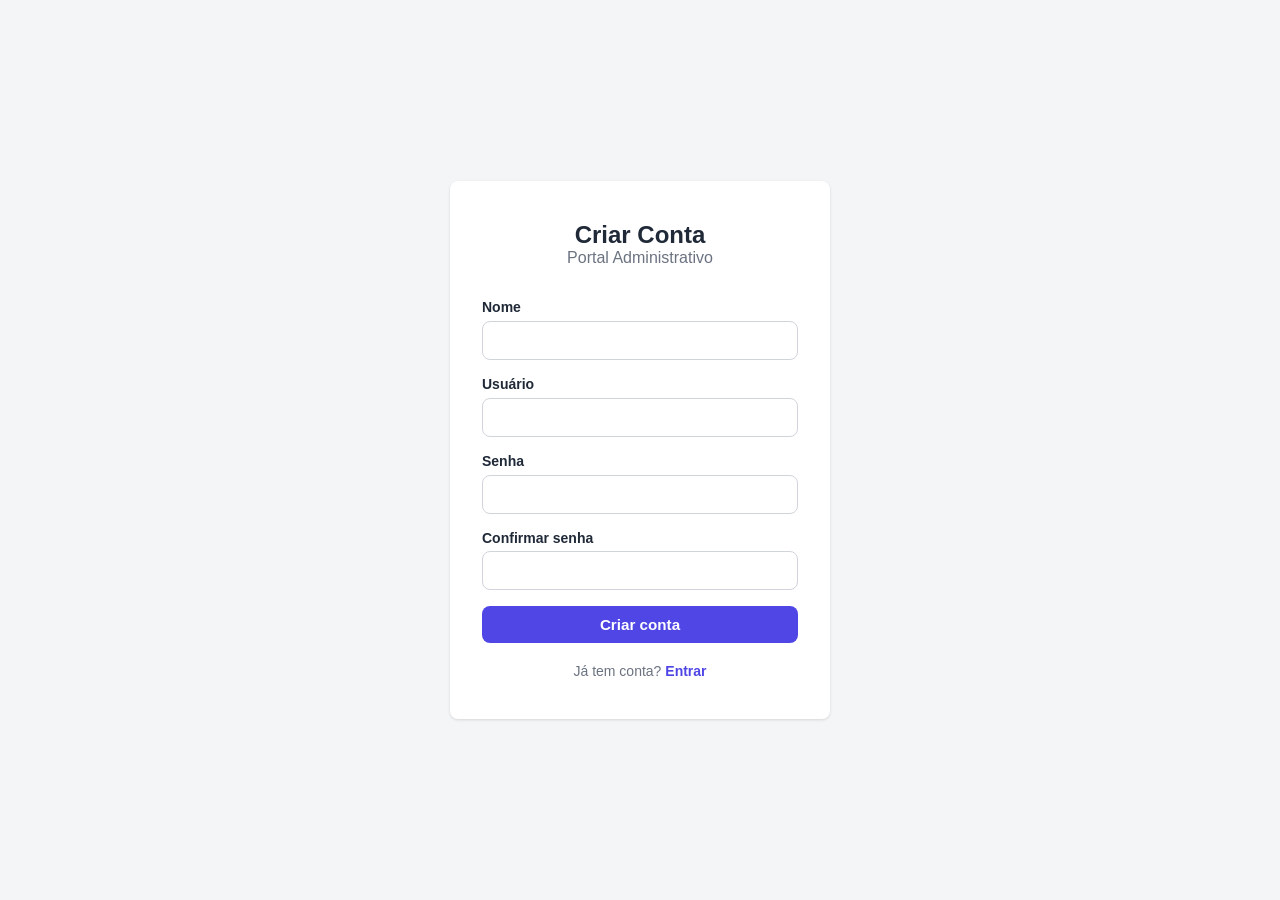
==== src/cadastro.html @ 1380ae97 "feat: add user registration functionality with form validation and API integration" ====
<!DOCTYPE html>
<html lang="pt-BR">
<head>
    <meta charset="UTF-8">
    <meta name="viewport" content="width=device-width, initial-scale=1.0">
    <title>Portal Administrativo - Criar Conta</title>
    <link rel="stylesheet" href="assets/css/estilo.css">
</head>
<body class="pagina-login">
    <main class="caixa-login">
        <h1>Criar Conta</h1>
        <p class="subtitulo">Portal Administrativo</p>

        <form id="form-cadastro" novalidate>
            <div class="campo">
                <label for="nome">Nome</label>
                <input type="text" id="nome" name="nome" autocomplete="name" required>
            </div>

            <div class="campo">
                <label for="usuario">Usuário</label>
                <input type="text" id="usuario" name="usuario" autocomplete="username" required>
            </div>

            <div class="campo">
                <label for="senha">Senha</label>
                <input type="password" id="senha" name="senha" autocomplete="new-password" required>
            </div>

            <div class="campo">
                <label for="confirmar-senha">Confirmar senha</label>
                <input type="password" id="confirmar-senha" name="confirmar-senha" autocomplete="new-password" required>
            </div>

            <p id="erro-cadastro" class="mensagem-erro" hidden></p>

            <button type="submit" id="botao-criar" class="botao botao-primario botao-largo">Criar conta</button>
        </form>

        <p class="texto-suave link-rodape">Já tem conta? <a href="index.html">Entrar</a></p>
    </main>

    <script src="assets/js/cadastro.js"></script>
</body>
</html>
---- src/assets/css/estilo.css ----
:root {
    --cor-fundo: #f4f5f7;
    --cor-superficie: #ffffff;
    --cor-primaria: #4f46e5;
    --cor-primaria-escura: #4338ca;
    --cor-perigo: #dc2626;
    --cor-perigo-escura: #b91c1c;
    --cor-texto: #1f2937;
    --cor-texto-suave: #6b7280;
    --cor-borda: #d1d5db;
    --cor-sucesso: #16a34a;
    --raio: 8px;
    --sombra: 0 1px 3px rgba(0, 0, 0, 0.12);
}

* {
    margin: 0;
    padding: 0;
    box-sizing: border-box;
}

body {
    font-family: "Segoe UI", Roboto, Arial, sans-serif;
    background-color: var(--cor-fundo);
    color: var(--cor-texto);
    min-height: 100vh;
}

h1 {
    font-size: 1.5rem;
}

.campo {
    display: flex;
    flex-direction: column;
    gap: 0.35rem;
    margin-bottom: 1rem;
}

.campo label {
    font-size: 0.875rem;
    font-weight: 600;
}

.campo input,
.campo select {
    padding: 0.6rem 0.75rem;
    border: 1px solid var(--cor-borda);
    border-radius: var(--raio);
    font-size: 1rem;
    background-color: var(--cor-superficie);
    color: var(--cor-texto);
}

.campo input:focus,
.campo select:focus {
    outline: 2px solid var(--cor-primaria);
    outline-offset: 1px;
    border-color: var(--cor-primaria);
}

.campo select:disabled {
    background-color: var(--cor-fundo);
    color: var(--cor-texto-suave);
    cursor: not-allowed;
}

.botao {
    padding: 0.6rem 1.1rem;
    border: none;
    border-radius: var(--raio);
    font-size: 0.95rem;
    font-weight: 600;
    cursor: pointer;
    transition: background-color 0.15s ease;
}

.botao:disabled {
    opacity: 0.6;
    cursor: not-allowed;
}

.botao-primario {
    background-color: var(--cor-primaria);
    color: #ffffff;
}

.botao-primario:hover:not(:disabled) {
    background-color: var(--cor-primaria-escura);
}

.botao-perigo {
    background-color: var(--cor-perigo);
    color: #ffffff;
}

.botao-perigo:hover:not(:disabled) {
    background-color: var(--cor-perigo-escura);
}

.botao-neutro {
    background-color: var(--cor-superficie);
    color: var(--cor-texto);
    border: 1px solid var(--cor-borda);
}

.botao-neutro:hover:not(:disabled) {
    background-color: var(--cor-fundo);
}

.botao-largo {
    width: 100%;
}

.mensagem-erro {
    color: var(--cor-perigo);
    font-size: 0.875rem;
    margin-bottom: 1rem;
}

.pagina-login {
    display: flex;
    align-items: center;
    justify-content: center;
    padding: 1rem;
}

.caixa-login {
    background-color: var(--cor-superficie);
    border-radius: var(--raio);
    box-shadow: var(--sombra);
    padding: 2.5rem 2rem;
    width: 100%;
    max-width: 380px;
    text-align: center;
}

.caixa-login .subtitulo {
    color: var(--cor-texto-suave);
    margin-bottom: 2rem;
}

.caixa-login form {
    text-align: left;
}

.link-rodape {
    margin-top: 1.25rem;
}

.caixa-login a {
    color: var(--cor-primaria);
    font-weight: 600;
    text-decoration: none;
}

.caixa-login a:hover {
    text-decoration: underline;
}

.texto-suave {
    color: var(--cor-texto-suave);
    font-size: 0.875rem;
}

.cabecalho {
    display: flex;
    align-items: center;
    justify-content: space-between;
    background-color: var(--cor-superficie);
    box-shadow: var(--sombra);
    padding: 1rem 2rem;
}

.conteudo {
    max-width: 1100px;
    margin: 2rem auto;
    padding: 0 1rem;
}

.barra-acoes {
    display: flex;
    gap: 1rem;
    justify-content: space-between;
    flex-wrap: wrap;
    margin-bottom: 1.5rem;
}

.barra-acoes input[type="search"] {
    flex: 1;
    min-width: 220px;
    padding: 0.6rem 0.75rem;
    border: 1px solid var(--cor-borda);
    border-radius: var(--raio);
    font-size: 0.95rem;
}

.barra-acoes input[type="search"]:focus {
    outline: 2px solid var(--cor-primaria);
    outline-offset: 1px;
}

.tabela-container {
    background-color: var(--cor-superficie);
    border-radius: var(--raio);
    box-shadow: var(--sombra);
    overflow-x: auto;
}

.tabela-cartas {
    width: 100%;
    border-collapse: collapse;
}

.tabela-cartas th,
.tabela-cartas td {
    padding: 0.75rem 1rem;
    text-align: left;
    border-bottom: 1px solid var(--cor-borda);
    vertical-align: middle;
}

.tabela-cartas th {
    font-size: 0.8rem;
    text-transform: uppercase;
    letter-spacing: 0.03em;
    color: var(--cor-texto-suave);
}

.tabela-cartas tbody tr:hover {
    background-color: var(--cor-fundo);
}

.miniatura {
    width: 48px;
    height: 64px;
    object-fit: cover;
    border-radius: 4px;
    border: 1px solid var(--cor-borda);
}

.celula-acoes {
    white-space: nowrap;
}

.celula-acoes .botao + .botao {
    margin-left: 0.5rem;
}

.botao-pequeno {
    padding: 0.4rem 0.75rem;
    font-size: 0.85rem;
}

.estado-vazio {
    padding: 2rem;
    text-align: center;
    color: var(--cor-texto-suave);
}

.modal {
    position: fixed;
    inset: 0;
    background-color: rgba(0, 0, 0, 0.5);
    display: flex;
    align-items: center;
    justify-content: center;
    padding: 1rem;
    z-index: 10;
}

.modal[hidden] {
    display: none;
}

.modal-caixa {
    background-color: var(--cor-superficie);
    border-radius: var(--raio);
    padding: 1.5rem;
    width: 100%;
    max-width: 480px;
    max-height: 90vh;
    overflow-y: auto;
}

.modal-caixa h2 {
    font-size: 1.25rem;
    margin-bottom: 1.25rem;
}

.modal-acoes {
    display: flex;
    justify-content: flex-end;
    gap: 0.75rem;
    margin-top: 1.5rem;
}

.previa-imagem {
    margin-top: 0.5rem;
    width: 96px;
    height: 128px;
    object-fit: cover;
    border-radius: 4px;
    border: 1px solid var(--cor-borda);
}

.aviso {
    position: fixed;
    bottom: 1.5rem;
    left: 50%;
    transform: translateX(-50%);
    background-color: var(--cor-sucesso);
    color: #ffffff;
    padding: 0.75rem 1.5rem;
    border-radius: var(--raio);
    box-shadow: var(--sombra);
    font-weight: 600;
    z-index: 20;
}

.aviso[hidden] {
    display: none;
}
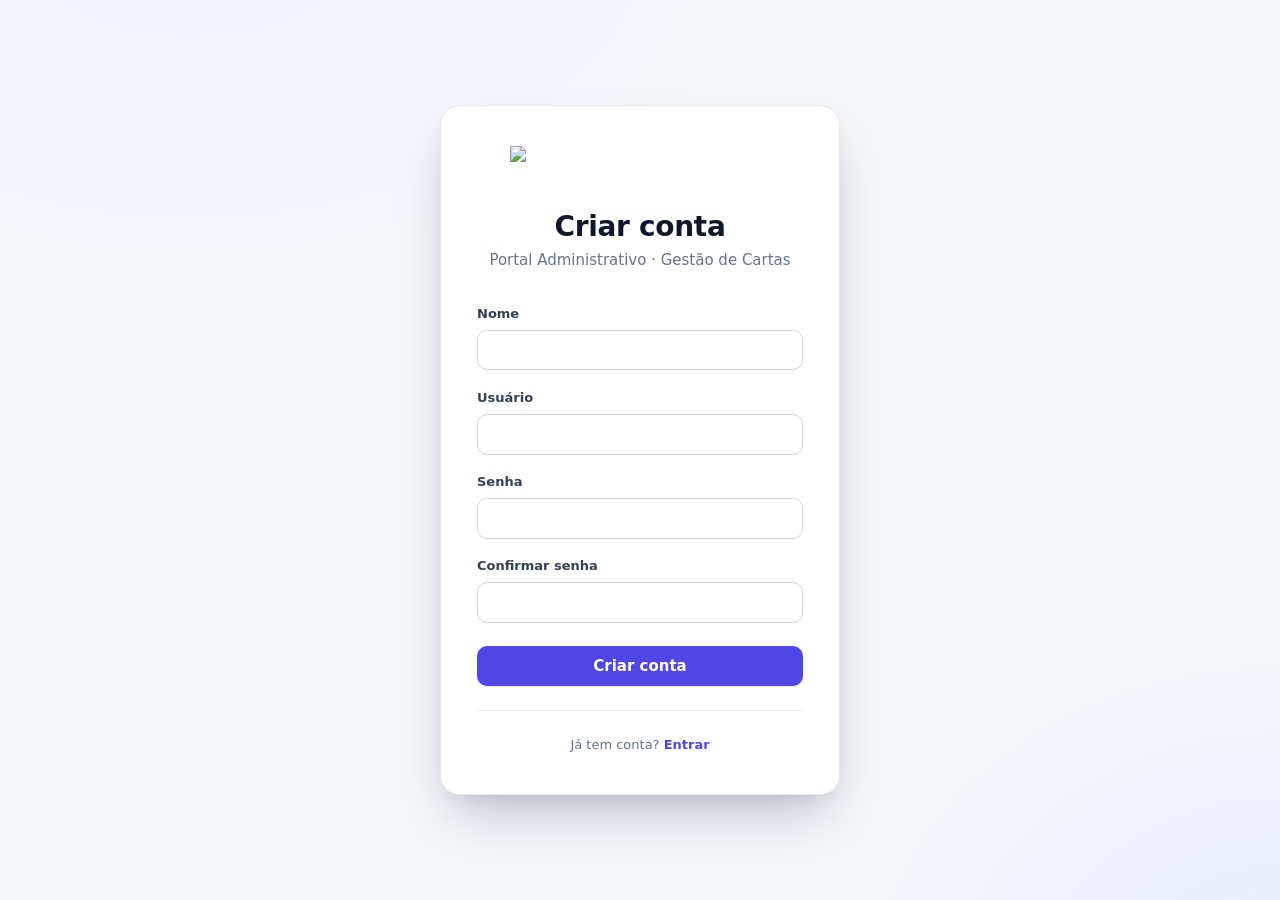
==== commit 32777428: "feat: enhance cartas management interface with loading skeletons and improved error handling" ====
--- a/src/cadastro.html
+++ b/src/cadastro.html
@@ -8,8 +8,13 @@
 </head>
 <body class="pagina-login">
     <main class="caixa-login">
-        <h1>Criar Conta</h1>
-        <p class="subtitulo">Portal Administrativo</p>
+        <span class="marca">
+            <span class="marca-simbolo" aria-hidden="true">
+                <img src="https://www.lmcorp.com.br/arquivos/img/assets/logo_tcg_2_color.png" alt="Logo do Portal Administrativo">
+            </span>
+        </span>
+        <h1>Criar conta</h1>
+        <p class="subtitulo">Portal Administrativo · Gestão de Cartas</p>
 
         <form id="form-cadastro" novalidate>
             <div class="campo">
--- a/src/assets/css/estilo.css
+++ b/src/assets/css/estilo.css
@@ -1,323 +1,853 @@
 :root {
-    --cor-fundo: #f4f5f7;
-    --cor-superficie: #ffffff;
-    --cor-primaria: #4f46e5;
-    --cor-primaria-escura: #4338ca;
-    --cor-perigo: #dc2626;
-    --cor-perigo-escura: #b91c1c;
-    --cor-texto: #1f2937;
-    --cor-texto-suave: #6b7280;
-    --cor-borda: #d1d5db;
-    --cor-sucesso: #16a34a;
-    --raio: 8px;
-    --sombra: 0 1px 3px rgba(0, 0, 0, 0.12);
-}
-
-* {
+    --gray-50:  #f8fafc;
+    --gray-100: #f1f5f9;
+    --gray-200: #e6eaf1;
+    --gray-300: #cdd5e0;
+    --gray-400: #94a3b8;
+    --gray-500: #64748b;
+    --gray-600: #475569;
+    --gray-700: #334155;
+    --gray-800: #1e293b;
+    --gray-900: #0f172a;
+
+    --indigo-50:  #eef2ff;
+    --indigo-100: #e0e7ff;
+    --indigo-200: #c7d2fe;
+    --indigo-500: #6366f1;
+    --indigo-600: #4f46e5;
+    --indigo-700: #4338ca;
+
+    --bg:            #f4f6fa;
+    --surface:       #ffffff;
+    --surface-2:     #f8fafc;
+    --border:        var(--gray-200);
+    --border-forte:  var(--gray-300);
+
+    --texto:         var(--gray-800);
+    --texto-forte:   var(--gray-900);
+    --texto-suave:   var(--gray-500);
+    --placeholder:   var(--gray-500);
+
+    --primaria:        var(--indigo-600);
+    --primaria-escura: var(--indigo-700);
+    --primaria-suave:  var(--indigo-50);
+    --primaria-anel:   rgba(79, 70, 229, 0.28);
+
+    --sucesso:      #16a34a;
+    --sucesso-bg:   #dcfce7;
+    --sucesso-tx:   #15803d;
+    --perigo:       #dc2626;
+    --perigo-escura:#b91c1c;
+    --perigo-bg:    #fee2e2;
+    --perigo-tx:    #b91c1c;
+    --aviso-bg:     #fef3c7;
+    --aviso-tx:     #92400e;
+    --info-bg:      #dbeafe;
+    --info-tx:      #1e40af;
+
+    --r-sm:  6px;
+    --r:     10px;
+    --r-lg:  14px;
+    --r-xl:  20px;
+    --r-full:999px;
+
+    --sombra-sm: 0 1px 2px rgba(15, 23, 42, 0.06), 0 1px 1px rgba(15, 23, 42, 0.04);
+    --sombra:    0 2px 6px -1px rgba(15, 23, 42, 0.08), 0 1px 3px -1px rgba(15, 23, 42, 0.06);
+    --sombra-md: 0 10px 24px -6px rgba(15, 23, 42, 0.12), 0 4px 10px -4px rgba(15, 23, 42, 0.08);
+    --sombra-lg: 0 28px 56px -16px rgba(15, 23, 42, 0.26), 0 10px 24px -12px rgba(15, 23, 42, 0.14);
+    --anel-foco: 0 0 0 3px var(--primaria-anel);
+
+    --fonte: "Segoe UI", system-ui, -apple-system, "Roboto", "Helvetica Neue", Arial, sans-serif;
+    --fs-xs:   0.75rem;
+    --fs-sm:   0.8125rem;
+    --fs-base: 0.9375rem;
+    --fs-md:   1rem;
+    --fs-lg:   1.125rem;
+    --fs-xl:   1.375rem;
+    --fs-2xl:  1.75rem;
+
+    --t-rapido: 120ms cubic-bezier(0.4, 0, 0.2, 1);
+    --t:        180ms cubic-bezier(0.4, 0, 0.2, 1);
+}
+
+/*  Base  */
+*,
+*::before,
+*::after {
     margin: 0;
     padding: 0;
     box-sizing: border-box;
 }
 
+html {
+    -webkit-text-size-adjust: 100%;
+}
+
 body {
-    font-family: "Segoe UI", Roboto, Arial, sans-serif;
-    background-color: var(--cor-fundo);
-    color: var(--cor-texto);
+    font-family: var(--fonte);
+    font-size: var(--fs-base);
+    line-height: 1.5;
+    background-color: var(--bg);
+    color: var(--texto);
     min-height: 100vh;
-}
-
-h1 {
-    font-size: 1.5rem;
-}
-
+    -webkit-font-smoothing: antialiased;
+    text-rendering: optimizeLegibility;
+}
+
+h1, h2, h3 {
+    color: var(--texto-forte);
+    line-height: 1.2;
+    letter-spacing: -0.011em;
+}
+
+h1 { font-size: var(--fs-xl); font-weight: 700; }
+h2 { font-size: var(--fs-lg); font-weight: 700; }
+
+a { color: var(--primaria); }
+
+.visualmente-oculto {
+    position: absolute;
+    width: 1px;
+    height: 1px;
+    padding: 0;
+    margin: -1px;
+    overflow: hidden;
+    clip: rect(0, 0, 0, 0);
+    white-space: nowrap;
+    border: 0;
+}
+
+::selection {
+    background-color: var(--indigo-200);
+    color: var(--gray-900);
+}
+
+:focus-visible {
+    outline: none;
+    box-shadow: var(--anel-foco);
+    border-radius: var(--r-sm);
+}
+
+* {
+    scrollbar-width: thin;
+    scrollbar-color: var(--gray-300) transparent;
+}
+
+*::-webkit-scrollbar { width: 10px; height: 10px; }
+*::-webkit-scrollbar-track { background: transparent; }
+*::-webkit-scrollbar-thumb {
+    background-color: var(--gray-300);
+    border: 2px solid var(--bg);
+    border-radius: var(--r-full);
+}
+*::-webkit-scrollbar-thumb:hover { background-color: var(--gray-400); }
+
+/*  Formulário  */
 .campo {
     display: flex;
     flex-direction: column;
-    gap: 0.35rem;
-    margin-bottom: 1rem;
+    gap: 0.4rem;
+    margin-bottom: 1.1rem;
 }
 
 .campo label {
-    font-size: 0.875rem;
+    font-size: var(--fs-sm);
     font-weight: 600;
+    color: var(--gray-700);
 }
 
 .campo input,
+.campo select,
+.campo textarea {
+    width: 100%;
+    padding: 0.65rem 0.85rem;
+    border: 1px solid var(--border-forte);
+    border-radius: var(--r);
+    font-family: inherit;
+    font-size: var(--fs-base);
+    color: var(--texto);
+    background-color: var(--surface);
+    transition: border-color var(--t), box-shadow var(--t);
+    appearance: none;
+}
+
+.campo input::placeholder { color: var(--placeholder); }
+
 .campo select {
-    padding: 0.6rem 0.75rem;
-    border: 1px solid var(--cor-borda);
-    border-radius: var(--raio);
-    font-size: 1rem;
-    background-color: var(--cor-superficie);
-    color: var(--cor-texto);
+    background-image: url("data:image/svg+xml,%3Csvg xmlns='http://www.w3.org/2000/svg' width='16' height='16' viewBox='0 0 24 24' fill='none' stroke='%2364748b' stroke-width='2.2' stroke-linecap='round' stroke-linejoin='round'%3E%3Cpolyline points='6 9 12 15 18 9'/%3E%3C/svg%3E");
+    background-repeat: no-repeat;
+    background-position: right 0.75rem center;
+    padding-right: 2.4rem;
+    cursor: pointer;
+}
+
+.campo input:hover,
+.campo select:hover {
+    border-color: var(--gray-400);
 }
 
 .campo input:focus,
 .campo select:focus {
-    outline: 2px solid var(--cor-primaria);
-    outline-offset: 1px;
-    border-color: var(--cor-primaria);
+    outline: none;
+    border-color: var(--primaria);
+    box-shadow: var(--anel-foco);
 }
 
 .campo select:disabled {
-    background-color: var(--cor-fundo);
-    color: var(--cor-texto-suave);
+    background-color: var(--surface-2);
+    color: var(--texto-suave);
     cursor: not-allowed;
-}
-
+    border-color: var(--border);
+}
+
+.campo-icone {
+    position: relative;
+    display: flex;
+    align-items: center;
+}
+
+.campo-icone .icone {
+    position: absolute;
+    left: 0.85rem;
+    color: var(--texto-suave);
+    pointer-events: none;
+    display: flex;
+}
+
+.campo-icone input {
+    padding-left: 2.6rem;
+}
+
+/*  Botões  */
 .botao {
-    padding: 0.6rem 1.1rem;
-    border: none;
-    border-radius: var(--raio);
-    font-size: 0.95rem;
+    display: inline-flex;
+    align-items: center;
+    justify-content: center;
+    gap: 0.5rem;
+    padding: 0.6rem 1.05rem;
+    border: 1px solid transparent;
+    border-radius: var(--r);
+    font-family: inherit;
+    font-size: var(--fs-base);
     font-weight: 600;
+    line-height: 1.2;
+    white-space: nowrap;
     cursor: pointer;
-    transition: background-color 0.15s ease;
-}
+    user-select: none;
+    transition: background-color var(--t), border-color var(--t),
+                box-shadow var(--t), transform var(--t-rapido), color var(--t);
+}
+
+.botao:active:not(:disabled) { transform: translateY(1px); }
 
 .botao:disabled {
-    opacity: 0.6;
+    opacity: 0.55;
     cursor: not-allowed;
 }
 
+.botao .icone { flex-shrink: 0; }
+
 .botao-primario {
-    background-color: var(--cor-primaria);
+    background-color: var(--primaria);
     color: #ffffff;
-}
-
+    box-shadow: var(--sombra-sm);
+}
 .botao-primario:hover:not(:disabled) {
-    background-color: var(--cor-primaria-escura);
+    background-color: var(--primaria-escura);
+    box-shadow: var(--sombra-md);
 }
 
 .botao-perigo {
-    background-color: var(--cor-perigo);
+    background-color: var(--perigo);
     color: #ffffff;
-}
-
+    box-shadow: var(--sombra-sm);
+}
 .botao-perigo:hover:not(:disabled) {
-    background-color: var(--cor-perigo-escura);
+    background-color: var(--perigo-escura);
+    box-shadow: var(--sombra-md);
 }
 
 .botao-neutro {
-    background-color: var(--cor-superficie);
-    color: var(--cor-texto);
-    border: 1px solid var(--cor-borda);
-}
-
+    background-color: var(--surface);
+    color: var(--gray-700);
+    border-color: var(--border-forte);
+}
 .botao-neutro:hover:not(:disabled) {
-    background-color: var(--cor-fundo);
-}
-
-.botao-largo {
+    background-color: var(--surface-2);
+    border-color: var(--gray-400);
+    color: var(--texto-forte);
+}
+
+.botao-fantasma {
+    background-color: transparent;
+    color: var(--gray-600);
+    border-color: transparent;
+    padding: 0.5rem 0.85rem;
+}
+.botao-fantasma:hover:not(:disabled) {
+    background-color: var(--gray-100);
+    color: var(--texto-forte);
+}
+
+.botao-excluir:hover:not(:disabled) {
+    background-color: var(--perigo-bg);
+    border-color: transparent;
+    color: var(--perigo-tx);
+}
+
+.botao-largo { width: 100%; }
+
+.botao-pequeno {
+    padding: 0.42rem 0.7rem;
+    font-size: var(--fs-sm);
+    border-radius: var(--r-sm);
+    gap: 0.35rem;
+}
+
+/*  Marca  */
+.marca {
+    display: inline-flex;
+    align-items: center;
+    gap: 0.65rem;
+    font-weight: 700;
+    color: var(--texto-forte);
+    letter-spacing: -0.02em;
+}
+
+.marca-simbolo {
+    display: grid;
+    place-items: center;
+    width: 2.25rem;
+    height: 2.25rem;
+    border-radius: var(--r);
+    background: linear-gradient(140deg, var(--indigo-500), var(--indigo-700));
+    color: #ffffff;
+    box-shadow: var(--sombra-sm), inset 0 1px 0 rgba(255, 255, 255, 0.25);
+    flex-shrink: 0;
+}
+
+.marca-simbolo svg { width: 1.35rem; height: 1.35rem; }
+
+.marca-simbolo:has(img) {
+    width: auto;
+    height: auto;
+    border-radius: 0;
+    background: none;
+    box-shadow: none;
+}
+
+.marca-simbolo img {
+    display: block;
+    height: 2.25rem;
+    width: auto;
+    max-width: 100%;
+    object-fit: contain;
+}
+
+/*  Mensagens  */
+[hidden] {
+    display: none !important;
+}
+.mensagem-erro {
+    display: flex;
+    align-items: flex-start;
+    gap: 0.5rem;
+    padding: 0.7rem 0.85rem;
+    background-color: var(--perigo-bg);
+    color: var(--perigo-tx);
+    border-radius: var(--r);
+    font-size: var(--fs-sm);
+    font-weight: 500;
+    margin-bottom: 1.1rem;
+}
+.mensagem-erro::before {
+    content: "";
+    width: 1.05rem;
+    height: 1.05rem;
+    flex-shrink: 0;
+    margin-top: 0.05rem;
+    background-color: currentColor;
+    -webkit-mask: url("data:image/svg+xml,%3Csvg xmlns='http://www.w3.org/2000/svg' viewBox='0 0 24 24' fill='none' stroke='black' stroke-width='2' stroke-linecap='round' stroke-linejoin='round'%3E%3Ccircle cx='12' cy='12' r='10'/%3E%3Cline x1='12' y1='8' x2='12' y2='12'/%3E%3Cline x1='12' y1='16' x2='12.01' y2='16'/%3E%3C/svg%3E") center / contain no-repeat;
+            mask: url("data:image/svg+xml,%3Csvg xmlns='http://www.w3.org/2000/svg' viewBox='0 0 24 24' fill='none' stroke='black' stroke-width='2' stroke-linecap='round' stroke-linejoin='round'%3E%3Ccircle cx='12' cy='12' r='10'/%3E%3Cline x1='12' y1='8' x2='12' y2='12'/%3E%3Cline x1='12' y1='16' x2='12.01' y2='16'/%3E%3C/svg%3E") center / contain no-repeat;
+}
+
+.texto-suave {
+    color: var(--texto-suave);
+    font-size: var(--fs-sm);
+}
+
+/* Tela de Login */
+.pagina-login {
+    display: flex;
+    align-items: center;
+    justify-content: center;
+    padding: 1.5rem;
+    background:
+        radial-gradient(60rem 40rem at 15% -10%, var(--indigo-50), transparent 60%),
+        radial-gradient(50rem 40rem at 100% 110%, #e7ecff, transparent 55%),
+        var(--bg);
+}
+
+.caixa-login {
+    position: relative;
     width: 100%;
-}
-
-.mensagem-erro {
-    color: var(--cor-perigo);
-    font-size: 0.875rem;
-    margin-bottom: 1rem;
-}
-
-.pagina-login {
-    display: flex;
-    align-items: center;
+    max-width: 400px;
+    background-color: var(--surface);
+    border: 1px solid var(--border);
+    border-radius: var(--r-xl);
+    box-shadow: var(--sombra-lg);
+    padding: 2.5rem 2.25rem;
+    text-align: center;
+}
+
+.caixa-login .marca {
     justify-content: center;
-    padding: 1rem;
-}
-
-.caixa-login {
-    background-color: var(--cor-superficie);
-    border-radius: var(--raio);
-    box-shadow: var(--sombra);
-    padding: 2.5rem 2rem;
-    width: 100%;
-    max-width: 380px;
-    text-align: center;
+    margin-bottom: 1.75rem;
+}
+
+.caixa-login h1 {
+    font-size: var(--fs-2xl);
+    margin-bottom: 0.35rem;
 }
 
 .caixa-login .subtitulo {
-    color: var(--cor-texto-suave);
+    color: var(--texto-suave);
+    font-size: var(--fs-base);
     margin-bottom: 2rem;
 }
 
-.caixa-login form {
-    text-align: left;
-}
+.caixa-login form { text-align: left; }
+
+.caixa-login .botao-largo { margin-top: 0.35rem; }
 
 .link-rodape {
-    margin-top: 1.25rem;
+    margin-top: 1.5rem;
+    padding-top: 1.5rem;
+    border-top: 1px solid var(--border);
 }
 
 .caixa-login a {
-    color: var(--cor-primaria);
+    color: var(--primaria);
     font-weight: 600;
     text-decoration: none;
 }
-
-.caixa-login a:hover {
-    text-decoration: underline;
-}
-
-.texto-suave {
-    color: var(--cor-texto-suave);
-    font-size: 0.875rem;
-}
-
+.caixa-login a:hover { text-decoration: underline; }
+
+/* Tela: Cartas */
 .cabecalho {
+    position: sticky;
+    top: 0;
+    z-index: 30;
     display: flex;
     align-items: center;
     justify-content: space-between;
-    background-color: var(--cor-superficie);
-    box-shadow: var(--sombra);
-    padding: 1rem 2rem;
+    gap: 1rem;
+    background-color: rgba(255, 255, 255, 0.85);
+    backdrop-filter: saturate(1.4) blur(10px);
+    border-bottom: 1px solid var(--border);
+    padding: 0.9rem clamp(1rem, 4vw, 2.5rem);
+}
+
+.cabecalho-titulo h1 {
+    font-size: var(--fs-lg);
+    line-height: 1.15;
+}
+
+.cabecalho-titulo #saudacao {
+    margin-top: 0.1rem;
+}
+
+.cabecalho-usuario {
+    display: flex;
+    align-items: center;
+    gap: 0.75rem;
+}
+
+.avatar {
+    display: grid;
+    place-items: center;
+    width: 2.1rem;
+    height: 2.1rem;
+    border-radius: var(--r-full);
+    background-color: var(--indigo-100);
+    color: var(--indigo-700);
+    font-weight: 700;
+    font-size: var(--fs-sm);
+    flex-shrink: 0;
 }
 
 .conteudo {
-    max-width: 1100px;
-    margin: 2rem auto;
-    padding: 0 1rem;
+    max-width: 1140px;
+    margin: 0 auto;
+    padding: clamp(1.5rem, 4vw, 2.5rem) clamp(1rem, 4vw, 2.5rem) 4rem;
 }
 
 .barra-acoes {
     display: flex;
     gap: 1rem;
     justify-content: space-between;
+    align-items: center;
     flex-wrap: wrap;
     margin-bottom: 1.5rem;
 }
 
+.barra-acoes .campo-icone {
+    flex: 1;
+    min-width: 240px;
+    max-width: 460px;
+}
+
 .barra-acoes input[type="search"] {
-    flex: 1;
-    min-width: 220px;
-    padding: 0.6rem 0.75rem;
-    border: 1px solid var(--cor-borda);
-    border-radius: var(--raio);
-    font-size: 0.95rem;
-}
-
+    width: 100%;
+    padding: 0.65rem 0.85rem 0.65rem 2.6rem;
+    border: 1px solid var(--border-forte);
+    border-radius: var(--r);
+    font-family: inherit;
+    font-size: var(--fs-base);
+    color: var(--texto);
+    background-color: var(--surface);
+    transition: border-color var(--t), box-shadow var(--t);
+}
+.barra-acoes input[type="search"]::placeholder { color: var(--placeholder); }
+.barra-acoes input[type="search"]:hover { border-color: var(--gray-400); }
 .barra-acoes input[type="search"]:focus {
-    outline: 2px solid var(--cor-primaria);
-    outline-offset: 1px;
-}
-
+    outline: none;
+    border-color: var(--primaria);
+    box-shadow: var(--anel-foco);
+}
+.barra-acoes input[type="search"]::-webkit-search-cancel-button { cursor: pointer; }
+
+/* Tabela */
 .tabela-container {
-    background-color: var(--cor-superficie);
-    border-radius: var(--raio);
-    box-shadow: var(--sombra);
-    overflow-x: auto;
-}
+    background-color: var(--surface);
+    border: 1px solid var(--border);
+    border-radius: var(--r-lg);
+    box-shadow: var(--sombra-sm);
+    overflow: hidden;
+}
+
+.tabela-scroll { overflow-x: auto; }
 
 .tabela-cartas {
     width: 100%;
     border-collapse: collapse;
-}
-
-.tabela-cartas th,
-.tabela-cartas td {
+    font-variant-numeric: tabular-nums;
+}
+
+.tabela-cartas thead th {
+    position: sticky;
+    top: 0;
+    background-color: var(--surface-2);
     padding: 0.75rem 1rem;
     text-align: left;
-    border-bottom: 1px solid var(--cor-borda);
+    font-size: var(--fs-xs);
+    font-weight: 700;
+    text-transform: uppercase;
+    letter-spacing: 0.05em;
+    color: var(--texto-suave);
+    border-bottom: 1px solid var(--border);
+    white-space: nowrap;
+}
+
+.tabela-cartas tbody td {
+    padding: 0.7rem 1rem;
+    text-align: left;
+    border-bottom: 1px solid var(--border);
     vertical-align: middle;
-}
-
-.tabela-cartas th {
-    font-size: 0.8rem;
-    text-transform: uppercase;
-    letter-spacing: 0.03em;
-    color: var(--cor-texto-suave);
-}
-
-.tabela-cartas tbody tr:hover {
-    background-color: var(--cor-fundo);
+    color: var(--texto);
+}
+
+.tabela-cartas tbody tr {
+    transition: background-color var(--t-rapido);
+}
+.tabela-cartas tbody tr:last-child td { border-bottom: none; }
+.tabela-cartas tbody tr:hover { background-color: var(--surface-2); }
+
+.tabela-cartas td.celula-nome {
+    font-weight: 600;
+    color: var(--texto-forte);
 }
 
 .miniatura {
-    width: 48px;
-    height: 64px;
+    width: 42px;
+    height: 58px;
     object-fit: cover;
-    border-radius: 4px;
-    border: 1px solid var(--cor-borda);
-}
+    border-radius: var(--r-sm);
+    border: 1px solid var(--border);
+    background-color: var(--surface-2);
+    display: block;
+}
+
+.miniatura-vazia {
+    display: grid;
+    place-items: center;
+    width: 42px;
+    height: 58px;
+    border-radius: var(--r-sm);
+    border: 1px dashed var(--border-forte);
+    background-color: var(--surface-2);
+    color: var(--gray-400);
+}
+.miniatura-vazia svg { width: 1.1rem; height: 1.1rem; }
 
 .celula-acoes {
     white-space: nowrap;
-}
-
-.celula-acoes .botao + .botao {
-    margin-left: 0.5rem;
-}
-
-.botao-pequeno {
-    padding: 0.4rem 0.75rem;
-    font-size: 0.85rem;
-}
-
+    text-align: right;
+}
+.celula-acoes .botao + .botao { margin-left: 0.4rem; }
+
+/* Chips de jogo e badges de raridade */
+.chip {
+    display: inline-flex;
+    align-items: center;
+    gap: 0.4rem;
+    padding: 0.2rem 0.6rem 0.2rem 0.5rem;
+    border-radius: var(--r-full);
+    font-size: var(--fs-xs);
+    font-weight: 600;
+    white-space: nowrap;
+    background-color: var(--gray-100);
+    color: var(--gray-700);
+}
+.chip::before {
+    content: "";
+    width: 0.5rem;
+    height: 0.5rem;
+    border-radius: var(--r-full);
+    background-color: currentColor;
+    flex-shrink: 0;
+}
+.chip-jogo-magic   { background-color: #fdeede; color: #9a5b12; }
+.chip-jogo-pokemon { background-color: #fef6d5; color: #8a6d0b; }
+.chip-jogo-yugioh  { background-color: #ede9fe; color: #6d28d9; }
+
+.badge {
+    display: inline-flex;
+    align-items: center;
+    padding: 0.2rem 0.6rem;
+    border-radius: var(--r-full);
+    font-size: var(--fs-xs);
+    font-weight: 600;
+    white-space: nowrap;
+    background-color: var(--gray-100);
+    color: var(--gray-600);
+    border: 1px solid transparent;
+}
+.badge-comum      { background-color: var(--gray-100);  color: var(--gray-600); }
+.badge-incomum    { background-color: var(--sucesso-bg);color: var(--sucesso-tx); }
+.badge-rara       { background-color: var(--info-bg);   color: var(--info-tx); }
+.badge-ultra-rara { background-color: #ede9fe;          color: #6d28d9; }
+.badge-secreta    { background-color: #fce7f3;          color: #a21caf; }
+.badge-mitica     { background-color: var(--aviso-bg);  color: var(--aviso-tx); }
+
+/* Skeleton de carregamento  */
+.skeleton {
+    display: block;
+    border-radius: var(--r-sm);
+    background: linear-gradient(100deg, var(--gray-100) 30%, var(--gray-200) 50%, var(--gray-100) 70%);
+    background-size: 200% 100%;
+    animation: brilho 1.3s ease-in-out infinite;
+}
+.skeleton-miniatura { width: 42px; height: 58px; border-radius: var(--r-sm); }
+.skeleton-linha { height: 0.8rem; }
+.skeleton-chip { height: 1.3rem; width: 5.5rem; border-radius: var(--r-full); }
+
+@keyframes brilho {
+    0%   { background-position: 200% 0; }
+    100% { background-position: -200% 0; }
+}
+
+/* Estado vazio */
 .estado-vazio {
-    padding: 2rem;
+    display: flex;
+    flex-direction: column;
+    align-items: center;
+    gap: 0.5rem;
+    padding: 3.5rem 2rem;
     text-align: center;
-    color: var(--cor-texto-suave);
-}
-
+    color: var(--texto-suave);
+}
+.estado-vazio[hidden] { display: none; }
+
+.estado-vazio-icone {
+    display: grid;
+    place-items: center;
+    width: 3.5rem;
+    height: 3.5rem;
+    margin-bottom: 0.4rem;
+    border-radius: var(--r-full);
+    background-color: var(--surface-2);
+    color: var(--gray-400);
+}
+.estado-vazio-icone svg { width: 1.6rem; height: 1.6rem; }
+
+#estado-vazio-texto {
+    font-size: var(--fs-md);
+    font-weight: 600;
+    color: var(--gray-700);
+}
+.estado-vazio-dica { font-size: var(--fs-sm); }
+
+/* Modais */
 .modal {
     position: fixed;
     inset: 0;
-    background-color: rgba(0, 0, 0, 0.5);
+    background-color: rgba(15, 23, 42, 0.45);
+    backdrop-filter: blur(3px);
     display: flex;
     align-items: center;
     justify-content: center;
     padding: 1rem;
-    z-index: 10;
-}
-
-.modal[hidden] {
-    display: none;
-}
+    z-index: 50;
+    animation: modal-fundo var(--t) ease both;
+}
+.modal[hidden] { display: none; }
 
 .modal-caixa {
-    background-color: var(--cor-superficie);
-    border-radius: var(--raio);
-    padding: 1.5rem;
+    background-color: var(--surface);
+    border: 1px solid var(--border);
+    border-radius: var(--r-lg);
+    box-shadow: var(--sombra-lg);
+    padding: 1.75rem;
     width: 100%;
-    max-width: 480px;
+    max-width: 500px;
     max-height: 90vh;
     overflow-y: auto;
-}
-
-.modal-caixa h2 {
-    font-size: 1.25rem;
-    margin-bottom: 1.25rem;
+    animation: modal-entrada 220ms cubic-bezier(0.16, 1, 0.3, 1) both;
+}
+
+.modal-caixa h2 { margin-bottom: 1.5rem; }
+
+.modal-caixa > p { color: var(--texto-suave); }
+.modal-caixa #texto-exclusao {
+    color: var(--texto);
+    font-size: var(--fs-md);
+    margin-bottom: 0.35rem;
 }
 
 .modal-acoes {
     display: flex;
     justify-content: flex-end;
-    gap: 0.75rem;
-    margin-top: 1.5rem;
-}
+    gap: 0.6rem;
+    margin-top: 1.75rem;
+}
+
+@keyframes modal-fundo {
+    from { opacity: 0; }
+    to   { opacity: 1; }
+}
+@keyframes modal-entrada {
+    from { opacity: 0; transform: translateY(12px) scale(0.98); }
+    to   { opacity: 1; transform: translateY(0) scale(1); }
+}
+
+/* Área de upload de imagem */
+.dropzone {
+    display: flex;
+    align-items: center;
+    gap: 1rem;
+    padding: 1rem;
+    border: 1.5px dashed var(--border-forte);
+    border-radius: var(--r);
+    background-color: var(--surface-2);
+    cursor: pointer;
+    transition: border-color var(--t), background-color var(--t);
+}
+.dropzone:hover {
+    border-color: var(--primaria);
+    background-color: var(--primaria-suave);
+}
+.dropzone input[type="file"] {
+    position: absolute;
+    width: 1px;
+    height: 1px;
+    padding: 0;
+    margin: -1px;
+    overflow: hidden;
+    clip: rect(0, 0, 0, 0);
+    white-space: nowrap;
+    border: 0;
+}
+.dropzone:focus-within {
+    border-color: var(--primaria);
+    box-shadow: var(--anel-foco);
+}
+
+.dropzone-icone {
+    display: grid;
+    place-items: center;
+    width: 2.5rem;
+    height: 2.5rem;
+    border-radius: var(--r);
+    background-color: var(--indigo-100);
+    color: var(--indigo-600);
+    flex-shrink: 0;
+}
+.dropzone-icone svg { width: 1.25rem; height: 1.25rem; }
+
+.dropzone-texto { font-size: var(--fs-sm); color: var(--texto-suave); }
+.dropzone-texto strong { color: var(--gray-700); display: block; font-size: var(--fs-base); }
 
 .previa-imagem {
-    margin-top: 0.5rem;
-    width: 96px;
-    height: 128px;
+    margin-top: 0.85rem;
+    width: 92px;
+    height: 124px;
     object-fit: cover;
-    border-radius: 4px;
-    border: 1px solid var(--cor-borda);
-}
-
+    border-radius: var(--r-sm);
+    border: 1px solid var(--border);
+    box-shadow: var(--sombra-sm);
+}
+
+/* Aviso (toast) */
 .aviso {
     position: fixed;
-    bottom: 1.5rem;
+    bottom: 1.75rem;
     left: 50%;
+    display: flex;
+    align-items: center;
+    gap: 0.6rem;
     transform: translateX(-50%);
-    background-color: var(--cor-sucesso);
+    background-color: var(--gray-900);
     color: #ffffff;
-    padding: 0.75rem 1.5rem;
-    border-radius: var(--raio);
-    box-shadow: var(--sombra);
+    padding: 0.8rem 1.25rem;
+    border-radius: var(--r);
+    box-shadow: var(--sombra-lg);
+    font-size: var(--fs-base);
     font-weight: 600;
-    z-index: 20;
-}
-
-.aviso[hidden] {
-    display: none;
-}
+    z-index: 80;
+    animation: toast-entrada 260ms cubic-bezier(0.16, 1, 0.3, 1) both;
+}
+.aviso[hidden] { display: none; }
+.aviso::before {
+    content: "";
+    width: 1.1rem;
+    height: 1.1rem;
+    flex-shrink: 0;
+    background-color: #4ade80;
+    -webkit-mask: url("data:image/svg+xml,%3Csvg xmlns='http://www.w3.org/2000/svg' viewBox='0 0 24 24' fill='none' stroke='black' stroke-width='2.5' stroke-linecap='round' stroke-linejoin='round'%3E%3Cpolyline points='20 6 9 17 4 12'/%3E%3C/svg%3E") center / contain no-repeat;
+            mask: url("data:image/svg+xml,%3Csvg xmlns='http://www.w3.org/2000/svg' viewBox='0 0 24 24' fill='none' stroke='black' stroke-width='2.5' stroke-linecap='round' stroke-linejoin='round'%3E%3Cpolyline points='20 6 9 17 4 12'/%3E%3C/svg%3E") center / contain no-repeat;
+}
+
+@keyframes toast-entrada {
+    from { opacity: 0; transform: translate(-50%, 1rem); }
+    to   { opacity: 1; transform: translate(-50%, 0); }
+}
+
+@media (max-width: 640px) {
+    .cabecalho { padding: 0.8rem 1rem; }
+    .cabecalho-usuario .botao-fantasma span { display: none; }
+    .barra-acoes { flex-direction: column; align-items: stretch; }
+    .barra-acoes .campo-icone { max-width: none; }
+    .barra-acoes .botao-primario { width: 100%; }
+    .modal-caixa { padding: 1.35rem; }
+}
+
+@media (prefers-reduced-motion: reduce) {
+    *,
+    *::before,
+    *::after {
+        animation-duration: 0.01ms !important;
+        animation-iteration-count: 1 !important;
+        transition-duration: 0.01ms !important;
+    }
+}
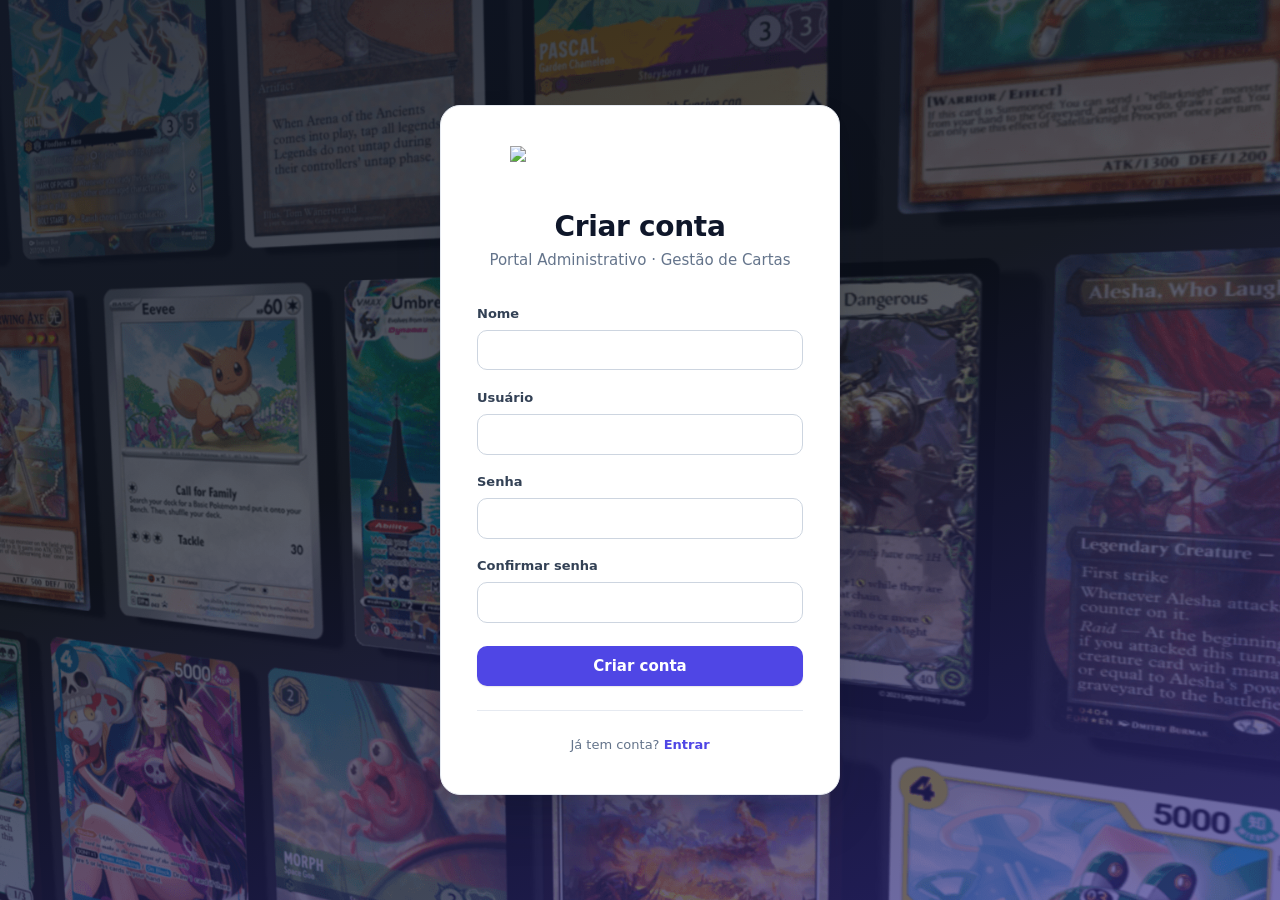
==== commit ae71be44: "Refactor code structure for improved readability and maintainability" ====
--- a/src/cadastro.html
+++ b/src/cadastro.html
@@ -45,6 +45,7 @@
         <p class="texto-suave link-rodape">Já tem conta? <a href="index.html">Entrar</a></p>
     </main>
 
+    <script src="assets/js/validacao.js"></script>
     <script src="assets/js/cadastro.js"></script>
 </body>
 </html>
--- a/src/assets/css/estilo.css
+++ b/src/assets/css/estilo.css
@@ -1,3 +1,32 @@
+@font-face {
+    font-family: "Open Sauce Sans";
+    font-style: normal;
+    font-weight: 400;
+    font-display: swap;
+    src: url(https://cdn.jsdelivr.net/npm/@fontsource/open-sauce-sans@5/files/open-sauce-sans-latin-400-normal.woff2) format("woff2");
+}
+@font-face {
+    font-family: "Open Sauce Sans";
+    font-style: normal;
+    font-weight: 500;
+    font-display: swap;
+    src: url(https://cdn.jsdelivr.net/npm/@fontsource/open-sauce-sans@5/files/open-sauce-sans-latin-500-normal.woff2) format("woff2");
+}
+@font-face {
+    font-family: "Open Sauce Sans";
+    font-style: normal;
+    font-weight: 600;
+    font-display: swap;
+    src: url(https://cdn.jsdelivr.net/npm/@fontsource/open-sauce-sans@5/files/open-sauce-sans-latin-600-normal.woff2) format("woff2");
+}
+@font-face {
+    font-family: "Open Sauce Sans";
+    font-style: normal;
+    font-weight: 700;
+    font-display: swap;
+    src: url(https://cdn.jsdelivr.net/npm/@fontsource/open-sauce-sans@5/files/open-sauce-sans-latin-700-normal.woff2) format("woff2");
+}
+
 :root {
     --gray-50:  #f8fafc;
     --gray-100: #f1f5f9;
@@ -57,7 +86,7 @@
     --sombra-lg: 0 28px 56px -16px rgba(15, 23, 42, 0.26), 0 10px 24px -12px rgba(15, 23, 42, 0.14);
     --anel-foco: 0 0 0 3px var(--primaria-anel);
 
-    --fonte: "Segoe UI", system-ui, -apple-system, "Roboto", "Helvetica Neue", Arial, sans-serif;
+    --fonte: "Open Sauce Sans", "Segoe UI", system-ui, -apple-system, "Roboto", "Helvetica Neue", Arial, sans-serif;
     --fs-xs:   0.75rem;
     --fs-sm:   0.8125rem;
     --fs-base: 0.9375rem;
@@ -198,6 +227,158 @@
     color: var(--texto-suave);
     cursor: not-allowed;
     border-color: var(--border);
+}
+
+.selecao {
+    position: relative;
+    width: 100%;
+}
+
+.selecao select {
+    position: absolute;
+    width: 1px;
+    height: 1px;
+    padding: 0;
+    margin: -1px;
+    border: 0;
+    clip: rect(0 0 0 0);
+    overflow: hidden;
+    pointer-events: none;
+}
+
+.selecao-gatilho {
+    width: 100%;
+    display: flex;
+    align-items: center;
+    justify-content: space-between;
+    gap: 0.75rem;
+    padding: 0.65rem 0.85rem;
+    border: 1px solid var(--border-forte);
+    border-radius: var(--r);
+    font-family: inherit;
+    font-size: var(--fs-base);
+    color: var(--texto);
+    background-color: var(--surface);
+    text-align: left;
+    cursor: pointer;
+    transition: border-color var(--t), box-shadow var(--t);
+}
+
+.selecao-gatilho:hover {
+    border-color: var(--gray-400);
+}
+
+.selecao-gatilho:focus-visible {
+    outline: none;
+    border-color: var(--primaria);
+    box-shadow: var(--anel-foco);
+}
+
+.selecao.aberta .selecao-gatilho {
+    border-color: var(--primaria);
+    box-shadow: var(--anel-foco);
+}
+
+.selecao-valor {
+    flex: 1;
+    min-width: 0;
+    overflow: hidden;
+    text-overflow: ellipsis;
+    white-space: nowrap;
+}
+
+.selecao-valor.placeholder {
+    color: var(--placeholder);
+}
+
+.selecao-seta {
+    display: flex;
+    flex-shrink: 0;
+    color: var(--texto-suave);
+    transition: transform var(--t);
+}
+
+.selecao.aberta .selecao-seta {
+    transform: rotate(180deg);
+}
+
+.selecao.desabilitada .selecao-gatilho {
+    background-color: var(--surface-2);
+    color: var(--texto-suave);
+    cursor: not-allowed;
+    border-color: var(--border);
+}
+
+.selecao.desabilitada .selecao-seta {
+    opacity: 0.5;
+}
+
+.selecao-lista {
+    position: fixed;
+    z-index: 1000;
+    max-height: 15rem;
+    overflow-y: auto;
+    padding: 0.35rem;
+    margin: 0;
+    list-style: none;
+    background-color: var(--surface);
+    border: 1px solid var(--border);
+    border-radius: var(--r);
+    box-shadow: var(--sombra-md);
+    transform-origin: top center;
+    animation: selecao-abrir var(--t-rapido) ease;
+}
+
+.selecao-lista[hidden] {
+    display: none;
+}
+
+@keyframes selecao-abrir {
+    from { opacity: 0; transform: translateY(-4px); }
+    to   { opacity: 1; transform: translateY(0); }
+}
+
+.selecao-opcao {
+    display: flex;
+    align-items: center;
+    justify-content: space-between;
+    gap: 0.5rem;
+    padding: 0.55rem 0.7rem;
+    border-radius: var(--r-sm);
+    font-size: var(--fs-base);
+    color: var(--texto);
+    cursor: pointer;
+    transition: background-color var(--t-rapido), color var(--t-rapido);
+}
+
+.selecao-opcao.destacada {
+    background-color: var(--gray-100);
+}
+
+.selecao-opcao.selecionada {
+    color: var(--primaria);
+    font-weight: 600;
+    background-color: var(--primaria-suave);
+}
+
+.selecao-opcao.placeholder {
+    color: var(--texto-suave);
+}
+
+.selecao-opcao-texto {
+    overflow: hidden;
+    text-overflow: ellipsis;
+    white-space: nowrap;
+}
+
+.selecao-opcao-marca {
+    display: none;
+    flex-shrink: 0;
+    color: var(--primaria);
+}
+
+.selecao-opcao.selecionada .selecao-opcao-marca {
+    display: flex;
 }
 
 .campo-icone {
@@ -289,10 +470,14 @@
     color: var(--texto-forte);
 }
 
-.botao-excluir:hover:not(:disabled) {
+.botao-excluir {
     background-color: var(--perigo-bg);
     border-color: transparent;
     color: var(--perigo-tx);
+}
+.botao-excluir:hover:not(:disabled) {
+    background-color: var(--perigo);
+    color: #ffffff;
 }
 
 .botao-largo { width: 100%; }
@@ -371,6 +556,42 @@
             mask: url("data:image/svg+xml,%3Csvg xmlns='http://www.w3.org/2000/svg' viewBox='0 0 24 24' fill='none' stroke='black' stroke-width='2' stroke-linecap='round' stroke-linejoin='round'%3E%3Ccircle cx='12' cy='12' r='10'/%3E%3Cline x1='12' y1='8' x2='12' y2='12'/%3E%3Cline x1='12' y1='16' x2='12.01' y2='16'/%3E%3C/svg%3E") center / contain no-repeat;
 }
 
+/* Validação por campo */
+.campo.invalido > input,
+.campo.invalido .selecao-gatilho,
+.campo.invalido .dropzone {
+    border-color: var(--perigo);
+}
+.campo.invalido > input:hover,
+.campo.invalido .selecao-gatilho:hover,
+.campo.invalido .dropzone:hover {
+    border-color: var(--perigo-escura);
+}
+.campo.invalido > input:focus,
+.campo.invalido .selecao.aberta .selecao-gatilho,
+.campo.invalido .dropzone:focus-within {
+    border-color: var(--perigo);
+    box-shadow: 0 0 0 3px var(--perigo-bg);
+}
+
+.campo-erro {
+    display: flex;
+    align-items: center;
+    gap: 0.35rem;
+    font-size: var(--fs-xs);
+    font-weight: 500;
+    color: var(--perigo-tx);
+}
+.campo-erro::before {
+    content: "";
+    width: 0.9rem;
+    height: 0.9rem;
+    flex-shrink: 0;
+    background-color: currentColor;
+    -webkit-mask: url("data:image/svg+xml,%3Csvg xmlns='http://www.w3.org/2000/svg' viewBox='0 0 24 24' fill='none' stroke='black' stroke-width='2' stroke-linecap='round' stroke-linejoin='round'%3E%3Ccircle cx='12' cy='12' r='10'/%3E%3Cline x1='12' y1='8' x2='12' y2='12'/%3E%3Cline x1='12' y1='16' x2='12.01' y2='16'/%3E%3C/svg%3E") center / contain no-repeat;
+            mask: url("data:image/svg+xml,%3Csvg xmlns='http://www.w3.org/2000/svg' viewBox='0 0 24 24' fill='none' stroke='black' stroke-width='2' stroke-linecap='round' stroke-linejoin='round'%3E%3Ccircle cx='12' cy='12' r='10'/%3E%3Cline x1='12' y1='8' x2='12' y2='12'/%3E%3Cline x1='12' y1='16' x2='12.01' y2='16'/%3E%3C/svg%3E") center / contain no-repeat;
+}
+
 .texto-suave {
     color: var(--texto-suave);
     font-size: var(--fs-sm);
@@ -383,9 +604,8 @@
     justify-content: center;
     padding: 1.5rem;
     background:
-        radial-gradient(60rem 40rem at 15% -10%, var(--indigo-50), transparent 60%),
-        radial-gradient(50rem 40rem at 100% 110%, #e7ecff, transparent 55%),
-        var(--bg);
+        linear-gradient(160deg, rgba(15, 23, 42, 0.75), rgba(15, 23, 42, 0.5) 45%, rgba(67, 56, 202, 0.45)),
+        url("../img/login-fundo.png") center / cover no-repeat;
 }
 
 .caixa-login {
@@ -477,9 +697,220 @@
 }
 
 .conteudo {
-    max-width: 1140px;
+    max-width: 1440px;
     margin: 0 auto;
     padding: clamp(1.5rem, 4vw, 2.5rem) clamp(1rem, 4vw, 2.5rem) 4rem;
+    display: flex;
+    align-items: flex-start;
+    gap: 1.25rem;
+}
+
+.area-principal {
+    flex: 1;
+    min-width: 0;
+}
+
+.filtros-sidebar {
+    flex-shrink: 0;
+    width: 210px;
+    display: flex;
+    flex-direction: column;
+    gap: 1.2rem;
+    position: sticky;
+    top: 5.75rem;
+    max-height: calc(100vh - 7.5rem);
+    overflow-y: auto;
+    background-color: var(--surface);
+    border: 1px solid var(--border);
+    border-radius: var(--r-lg);
+    padding: 1.1rem;
+    box-shadow: var(--sombra-sm);
+}
+
+.filtros-cabecalho {
+    display: flex;
+    align-items: center;
+    justify-content: space-between;
+    gap: 0.5rem;
+}
+
+.filtros-cabecalho h2 {
+    font-size: var(--fs-md);
+    font-weight: 700;
+    color: var(--texto-forte);
+}
+
+.botao-limpar-filtros {
+    border: none;
+    background: none;
+    padding: 0.15rem 0.3rem;
+    font-family: inherit;
+    font-size: var(--fs-sm);
+    font-weight: 600;
+    color: var(--primaria);
+    cursor: pointer;
+}
+.botao-limpar-filtros:hover { color: var(--primaria-escura); text-decoration: underline; }
+
+.filtro-grupo + .filtro-grupo {
+    padding-top: 1.15rem;
+    border-top: 1px solid var(--border);
+}
+
+.filtro-grupo-titulo {
+    font-size: var(--fs-xs);
+    font-weight: 700;
+    text-transform: uppercase;
+    letter-spacing: 0.05em;
+    color: var(--texto-suave);
+    margin-bottom: 0.55rem;
+}
+
+.filtro-busca-campo {
+    position: relative;
+    display: flex;
+    align-items: center;
+    margin-bottom: 0.5rem;
+}
+
+.filtro-busca-icone {
+    position: absolute;
+    left: 0.55rem;
+    color: var(--texto-suave);
+    pointer-events: none;
+    display: flex;
+}
+
+.filtro-busca {
+    width: 100%;
+    padding: 0.4rem 0.6rem 0.4rem 1.9rem;
+    border: 1px solid var(--border-forte);
+    border-radius: var(--r-sm);
+    font-family: inherit;
+    font-size: var(--fs-xs);
+    color: var(--texto);
+    background-color: var(--surface-2);
+    transition: border-color var(--t), box-shadow var(--t), background-color var(--t);
+}
+.filtro-busca::placeholder { color: var(--placeholder); }
+.filtro-busca:hover { border-color: var(--gray-400); }
+.filtro-busca:focus {
+    outline: none;
+    border-color: var(--primaria);
+    box-shadow: var(--anel-foco);
+    background-color: var(--surface);
+}
+.filtro-busca::-webkit-search-cancel-button { cursor: pointer; }
+
+.filtro-opcoes {
+    display: flex;
+    flex-direction: column;
+}
+
+.filtro-opcao {
+    position: relative;
+    display: flex;
+    align-items: center;
+    gap: 0.6rem;
+    padding: 0.35rem 0.3rem;
+    border-radius: var(--r-sm);
+    cursor: pointer;
+    user-select: none;
+}
+.filtro-opcao:hover { background-color: var(--surface-2); }
+
+.filtro-opcao input[type="checkbox"] {
+    position: absolute;
+    inset: 0;
+    width: 100%;
+    height: 100%;
+    margin: 0;
+    opacity: 0;
+    cursor: pointer;
+}
+
+.filtro-caixa {
+    flex-shrink: 0;
+    width: 1.05rem;
+    height: 1.05rem;
+    border-radius: 5px;
+    border: 1.5px solid var(--border-forte);
+    background-color: var(--surface);
+    display: grid;
+    place-items: center;
+    transition: background-color var(--t-rapido), border-color var(--t-rapido);
+}
+.filtro-caixa::after {
+    content: "";
+    width: 0.65rem;
+    height: 0.65rem;
+    background-color: #ffffff;
+    opacity: 0;
+    mask: url("data:image/svg+xml,%3Csvg xmlns='http://www.w3.org/2000/svg' viewBox='0 0 24 24' fill='none' stroke='black' stroke-width='3' stroke-linecap='round' stroke-linejoin='round'%3E%3Cpolyline points='20 6 9 17 4 12'/%3E%3C/svg%3E") center / contain no-repeat;
+    -webkit-mask: url("data:image/svg+xml,%3Csvg xmlns='http://www.w3.org/2000/svg' viewBox='0 0 24 24' fill='none' stroke='black' stroke-width='3' stroke-linecap='round' stroke-linejoin='round'%3E%3Cpolyline points='20 6 9 17 4 12'/%3E%3C/svg%3E") center / contain no-repeat;
+}
+.filtro-opcao input:checked ~ .filtro-caixa {
+    background-color: var(--primaria);
+    border-color: var(--primaria);
+}
+.filtro-opcao input:checked ~ .filtro-caixa::after { opacity: 1; }
+.filtro-opcao input:focus-visible ~ .filtro-caixa {
+    box-shadow: var(--anel-foco);
+}
+
+.filtro-texto {
+    flex: 1;
+    font-size: var(--fs-sm);
+    color: var(--texto);
+    line-height: 1.25;
+}
+
+.filtro-contagem {
+    font-size: var(--fs-xs);
+    color: var(--texto-suave);
+    font-variant-numeric: tabular-nums;
+}
+
+.filtro-opcao.sem-resultado .filtro-texto,
+.filtro-opcao.sem-resultado .filtro-contagem {
+    color: var(--gray-400);
+}
+
+.filtro-lista-edicao {
+    display: flex;
+    flex-direction: column;
+    max-height: 230px;
+    overflow-y: auto;
+    margin: 0 -0.3rem;
+    padding: 0 0.3rem;
+}
+
+.filtro-vazio {
+    font-size: var(--fs-sm);
+    color: var(--texto-suave);
+    padding: 0.35rem 0.3rem;
+}
+
+.filtros-backdrop {
+    display: none;
+}
+
+.botao-filtros-mobile {
+    display: none;
+}
+
+.badge-contagem-filtros {
+    display: inline-grid;
+    place-items: center;
+    min-width: 1.2rem;
+    height: 1.2rem;
+    padding: 0 0.3rem;
+    border-radius: var(--r-full);
+    background-color: var(--primaria);
+    color: #ffffff;
+    font-size: 0.7rem;
+    font-weight: 700;
+    line-height: 1;
 }
 
 .barra-acoes {
@@ -516,6 +947,250 @@
     box-shadow: var(--anel-foco);
 }
 .barra-acoes input[type="search"]::-webkit-search-cancel-button { cursor: pointer; }
+
+.barra-acoes-fim {
+    display: flex;
+    align-items: center;
+    justify-content: space-between;
+    gap: 0.75rem;
+}
+
+.alternar-visualizacao {
+    display: inline-flex;
+    gap: 0.15rem;
+    padding: 0.2rem;
+    background-color: var(--surface-2);
+    border: 1px solid var(--border-forte);
+    border-radius: var(--r);
+    flex-shrink: 0;
+}
+
+.botao-visualizacao {
+    display: grid;
+    place-items: center;
+    width: 2.15rem;
+    height: 2.15rem;
+    border: none;
+    border-radius: var(--r-sm);
+    background-color: transparent;
+    color: var(--texto-suave);
+    cursor: pointer;
+    transition: background-color var(--t), color var(--t), box-shadow var(--t);
+}
+.botao-visualizacao:hover { color: var(--texto-forte); }
+.botao-visualizacao[aria-pressed="true"] {
+    background-color: var(--surface);
+    color: var(--primaria);
+    box-shadow: var(--sombra-sm);
+}
+.botao-visualizacao svg { width: 1.15rem; height: 1.15rem; }
+
+.grade-cartas {
+    display: grid;
+    grid-template-columns: repeat(auto-fill, minmax(184px, 1fr));
+    gap: 1.1rem;
+}
+.grade-cartas[hidden] { display: none; }
+
+.carta-card {
+    display: flex;
+    flex-direction: column;
+    background-color: var(--surface);
+    border: 1px solid var(--border);
+    border-radius: var(--r-lg);
+    box-shadow: var(--sombra-sm);
+    overflow: hidden;
+    transition: box-shadow var(--t), transform var(--t-rapido), border-color var(--t);
+}
+.carta-card:hover {
+    box-shadow: var(--sombra-md);
+    border-color: var(--border-forte);
+    transform: translateY(-2px);
+}
+
+.carta-card-imagem {
+    position: relative;
+    aspect-ratio: 5 / 7;
+    background-color: var(--surface-2);
+    overflow: hidden;
+}
+.carta-card-imagem img {
+    width: 100%;
+    height: 100%;
+    object-fit: cover;
+    display: block;
+}
+.carta-card-imagem .carta-sem-imagem {
+    display: grid;
+    place-items: center;
+    width: 100%;
+    height: 100%;
+    color: var(--gray-400);
+    border-bottom: 1px dashed var(--border);
+}
+.carta-card-imagem .carta-sem-imagem svg { width: 2.25rem; height: 2.25rem; }
+.carta-card-imagem .chip {
+    position: absolute;
+    top: 0.55rem;
+    left: 0.55rem;
+    box-shadow: var(--sombra-sm);
+}
+
+.carta-card-corpo {
+    display: flex;
+    flex-direction: column;
+    gap: 0.3rem;
+    padding: 0.85rem 0.9rem 0.9rem;
+    flex: 1;
+}
+
+.carta-card-nome {
+    font-weight: 600;
+    color: var(--texto-forte);
+    line-height: 1.3;
+}
+
+.carta-card-nome-pt {
+    font-size: var(--fs-sm);
+    color: var(--texto-suave);
+    line-height: 1.3;
+}
+
+.bandeira-icone {
+    width: 16px;
+    height: 12px;
+    border-radius: 2px;
+    vertical-align: middle;
+    margin-right: 0.35rem;
+    flex-shrink: 0;
+}
+
+.carta-card-meta {
+    display: flex;
+    align-items: center;
+    justify-content: space-between;
+    gap: 0.4rem;
+    margin-top: 0.25rem;
+}
+.carta-card-edicao {
+    font-size: var(--fs-sm);
+    color: var(--texto-suave);
+    overflow: hidden;
+    text-overflow: ellipsis;
+    white-space: nowrap;
+}
+
+.carta-card-acoes {
+    display: flex;
+    gap: 0.4rem;
+    margin-top: auto;
+    padding-top: 0.85rem;
+}
+.carta-card-acoes .botao { flex: 1; }
+
+.carta-card-imagem-skeleton {
+    aspect-ratio: 5 / 7;
+    width: 100%;
+    border-radius: 0;
+}
+
+/* Hub de seleção de jogo (home.html) */
+.hub-cabecalho {
+    margin-bottom: 1.6rem;
+}
+.hub-titulo {
+    font-size: var(--fs-2xl);
+    font-weight: 700;
+    color: var(--texto-forte);
+}
+.hub-subtitulo {
+    margin-top: 0.35rem;
+    font-size: var(--fs-md);
+}
+
+.hub-grade {
+    display: grid;
+    grid-template-columns: repeat(auto-fill, minmax(210px, 1fr));
+    gap: 1.25rem;
+}
+
+.hub-card {
+    display: flex;
+    flex-direction: column;
+    align-items: center;
+    text-align: center;
+    padding: 0 0 1.1rem;
+    background-color: var(--surface);
+    border: 1px solid var(--border);
+    border-radius: var(--r-lg);
+    box-shadow: var(--sombra-sm);
+    overflow: hidden;
+    cursor: pointer;
+    font-family: inherit;
+    transition: box-shadow var(--t), transform var(--t-rapido), border-color var(--t);
+}
+.hub-card:hover {
+    box-shadow: var(--sombra-md);
+    border-color: var(--border-forte);
+    transform: translateY(-3px);
+}
+.hub-card:focus-visible {
+    outline: none;
+    box-shadow: var(--anel-foco);
+    border-color: var(--primaria);
+}
+
+.hub-card-capa {
+    position: relative;
+    display: grid;
+    place-items: center;
+    width: 100%;
+    aspect-ratio: 4 / 3;
+    margin-bottom: 0.9rem;
+    border-bottom: 1px solid var(--border);
+    overflow: hidden;
+}
+.hub-emblema {
+    width: 46%;
+    max-width: 116px;
+    height: auto;
+    filter: drop-shadow(0 4px 10px rgba(15, 23, 42, 0.16));
+    transition: transform var(--t);
+}
+.hub-card:hover .hub-emblema { transform: scale(1.06); }
+
+.hub-card-imagem {
+    position: absolute;
+    inset: 0;
+    width: 100%;
+    height: 100%;
+    object-fit: cover;
+    display: block;
+    transition: transform var(--t);
+}
+.hub-card:hover .hub-card-imagem { transform: scale(1.04); }
+
+.hub-capa-magic   { background: linear-gradient(140deg, #fbe3c4, #f0b477); }
+.hub-capa-pokemon { background: linear-gradient(140deg, #ffe9a8, #ffd23f); }
+.hub-capa-yugioh  { background: linear-gradient(140deg, #e6ddff, #b9a4f0); }
+.hub-capa-todas   { background: linear-gradient(140deg, #eef2ff, #c7d2fe); }
+
+.hub-card-nome {
+    font-size: var(--fs-md);
+    font-weight: 700;
+    color: var(--texto-forte);
+    line-height: 1.3;
+    padding: 0 0.9rem;
+}
+.hub-card-contagem {
+    margin-top: 0.25rem;
+    font-size: var(--fs-sm);
+    color: var(--texto-suave);
+}
+
+.botao-voltar-hub {
+    flex-shrink: 0;
+}
 
 /* Tabela */
 .tabela-container {
@@ -640,6 +1315,30 @@
 .badge-secreta    { background-color: #fce7f3;          color: #a21caf; }
 .badge-mitica     { background-color: var(--aviso-bg);  color: var(--aviso-tx); }
 
+/* Magic: The Gathering */
+.badge-especial   { background-color: #e0e7ff; color: #3730a3; }
+.badge-bonus      { background-color: #fae8ff; color: #86198f; }
+
+/* Pokémon */
+.badge-rara-holo                 { background-color: #cffafe; color: #155e75; }
+.badge-dupla-rara                { background-color: #e0f2fe; color: #0369a1; }
+.badge-rara-ilustracao           { background-color: #dcfce7; color: #166534; }
+.badge-rara-ilustracao-especial  { background-color: #ffedd5; color: #c2410c; }
+.badge-hiper-rara                { background-color: #fbcfe8; color: #9d174d; }
+.badge-rara-secreta              { background-color: #ffe4e6; color: #be123c; }
+.badge-shiny-rara                { background-color: #fef9c3; color: #854d0e; }
+.badge-promocional               { background-color: #f4f4f5; color: #3f3f46; }
+
+/* Yu-Gi-Oh! */
+.badge-super-rara         { background-color: #ccfbf1; color: #0f766e; }
+.badge-suprema             { background-color: #fde68a; color: #78350f; }
+.badge-fantasma             { background-color: #f1f5f9; color: #334155; }
+.badge-platina               { background-color: #f5f5f4; color: #44403c; }
+.badge-ouro                 { background-color: #fef08a; color: #713f12; }
+.badge-colecionador         { background-color: #f3e8ff; color: #7e22ce; }
+.badge-secreta-prismatica  { background-color: #bfdbfe; color: #1d4ed8; }
+.badge-starlight           { background-color: #ddd6fe; color: #5b21b6; }
+
 /* Skeleton de carregamento  */
 .skeleton {
     display: block;
@@ -657,7 +1356,6 @@
     100% { background-position: -200% 0; }
 }
 
-/* Estado vazio */
 .estado-vazio {
     display: flex;
     flex-direction: column;
@@ -666,6 +1364,10 @@
     padding: 3.5rem 2rem;
     text-align: center;
     color: var(--texto-suave);
+    background-color: var(--surface);
+    border: 1px solid var(--border);
+    border-radius: var(--r-lg);
+    box-shadow: var(--sombra-sm);
 }
 .estado-vazio[hidden] { display: none; }
 
@@ -687,6 +1389,7 @@
     color: var(--gray-700);
 }
 .estado-vazio-dica { font-size: var(--fs-sm); }
+.estado-vazio .botao { margin-top: 0.75rem; }
 
 /* Modais */
 .modal {
@@ -741,6 +1444,126 @@
     to   { opacity: 1; transform: translateY(0) scale(1); }
 }
 
+.botao-fechar-modal {
+    position: absolute;
+    top: 1rem;
+    right: 1rem;
+    display: grid;
+    place-items: center;
+    width: 2.1rem;
+    height: 2.1rem;
+    border: none;
+    border-radius: var(--r-full);
+    background-color: var(--surface-2);
+    color: var(--texto-suave);
+    cursor: pointer;
+    transition: background-color var(--t), color var(--t);
+    z-index: 1;
+}
+.botao-fechar-modal:hover {
+    background-color: var(--gray-100);
+    color: var(--texto-forte);
+}
+
+/* Imagens ampliáveis (miniatura da lista, capa do card) */
+.ampliavel {
+    cursor: zoom-in;
+    transition: filter var(--t);
+}
+.ampliavel:hover {
+    filter: brightness(0.92);
+}
+
+/* Visualizador de imagem (zoom / pan) */
+.modal-imagem {
+    background-color: rgba(10, 12, 20, 0.92);
+    backdrop-filter: blur(2px);
+    padding: 0;
+}
+
+.modal-imagem .botao-fechar-modal {
+    position: fixed;
+    top: 1.25rem;
+    right: 1.25rem;
+    background-color: rgba(255, 255, 255, 0.12);
+    color: #ffffff;
+}
+.modal-imagem .botao-fechar-modal:hover {
+    background-color: rgba(255, 255, 255, 0.22);
+    color: #ffffff;
+}
+
+.visualizador-imagem-area {
+    width: 100%;
+    height: 100%;
+    display: flex;
+    align-items: center;
+    justify-content: center;
+    overflow: hidden;
+    touch-action: none;
+    cursor: default;
+}
+.visualizador-imagem-area.zoom-ativo {
+    cursor: grab;
+}
+.visualizador-imagem-area.arrastando {
+    cursor: grabbing;
+}
+
+.visualizador-imagem-area img {
+    max-width: 90vw;
+    max-height: 85vh;
+    user-select: none;
+    -webkit-user-drag: none;
+    will-change: transform;
+    box-shadow: var(--sombra-lg);
+    border-radius: var(--r-sm);
+}
+
+.visualizador-imagem-barra {
+    position: fixed;
+    bottom: 1.75rem;
+    left: 50%;
+    transform: translateX(-50%);
+    display: flex;
+    align-items: center;
+    gap: 0.3rem;
+    padding: 0.4rem;
+    background-color: rgba(255, 255, 255, 0.1);
+    border: 1px solid rgba(255, 255, 255, 0.15);
+    border-radius: var(--r-full);
+    backdrop-filter: blur(8px);
+}
+
+.visualizador-imagem-barra button {
+    display: grid;
+    place-items: center;
+    width: 2.35rem;
+    height: 2.35rem;
+    border: none;
+    border-radius: var(--r-full);
+    background-color: transparent;
+    color: #ffffff;
+    cursor: pointer;
+    transition: background-color var(--t);
+}
+.visualizador-imagem-barra button:hover {
+    background-color: rgba(255, 255, 255, 0.18);
+}
+.visualizador-imagem-barra button svg {
+    width: 1.15rem;
+    height: 1.15rem;
+}
+
+#zoom-percentual {
+    min-width: 3.4rem;
+    text-align: center;
+    color: #ffffff;
+    font-size: var(--fs-sm);
+    font-weight: 600;
+    font-variant-numeric: tabular-nums;
+}
+
 /* Área de upload de imagem */
 .dropzone {
     display: flex;
@@ -753,9 +1576,17 @@
     cursor: pointer;
     transition: border-color var(--t), background-color var(--t);
 }
-.dropzone:hover {
+.dropzone:hover,
+.dropzone.arrastando {
     border-color: var(--primaria);
     background-color: var(--primaria-suave);
+}
+.dropzone.arrastando {
+    border-style: solid;
+    box-shadow: var(--anel-foco);
+}
+.dropzone.arrastando * {
+    pointer-events: none;
 }
 .dropzone input[type="file"] {
     position: absolute;
@@ -833,12 +1664,48 @@
     to   { opacity: 1; transform: translate(-50%, 0); }
 }
 
+@media (max-width: 960px) {
+    .conteudo { flex-direction: column; align-items: stretch; }
+
+    .filtros-sidebar {
+        position: fixed;
+        top: 0;
+        left: 0;
+        bottom: 0;
+        z-index: 60;
+        width: min(320px, 85vw);
+        max-height: none;
+        border-radius: 0;
+        border: none;
+        border-right: 1px solid var(--border);
+        box-shadow: var(--sombra-lg);
+        transform: translateX(-100%);
+        transition: transform var(--t);
+    }
+    .filtros-sidebar.aberta { transform: translateX(0); }
+
+    .filtros-backdrop {
+        display: block;
+        position: fixed;
+        inset: 0;
+        z-index: 55;
+        background-color: rgba(15, 23, 42, 0.45);
+        opacity: 0;
+        pointer-events: none;
+        transition: opacity var(--t);
+    }
+    .filtros-backdrop.aberta { opacity: 1; pointer-events: auto; }
+
+    .botao-filtros-mobile { display: inline-flex; }
+}
+
 @media (max-width: 640px) {
     .cabecalho { padding: 0.8rem 1rem; }
     .cabecalho-usuario .botao-fantasma span { display: none; }
     .barra-acoes { flex-direction: column; align-items: stretch; }
     .barra-acoes .campo-icone { max-width: none; }
-    .barra-acoes .botao-primario { width: 100%; }
+    .barra-acoes .botao-primario { flex: 1; }
+    .barra-acoes .botao-filtros-mobile { width: 100%; }
     .modal-caixa { padding: 1.35rem; }
 }
 
